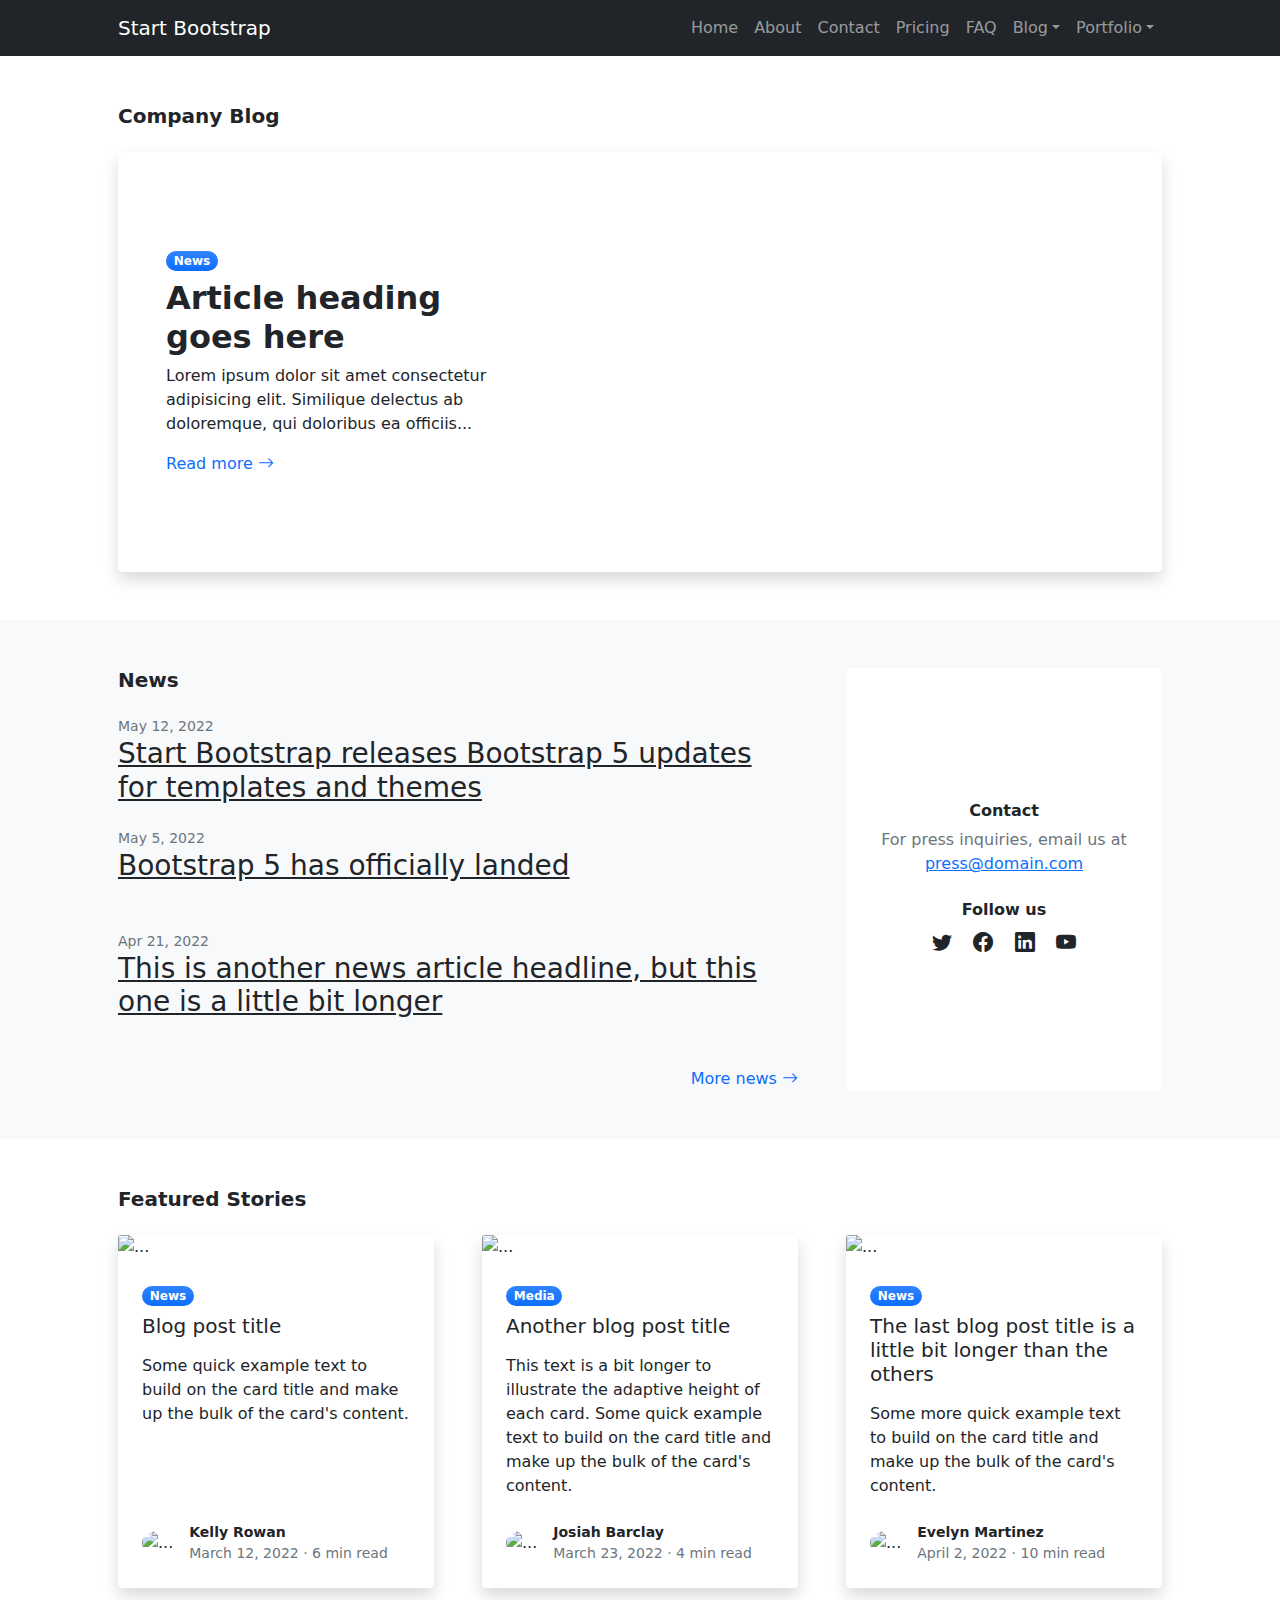
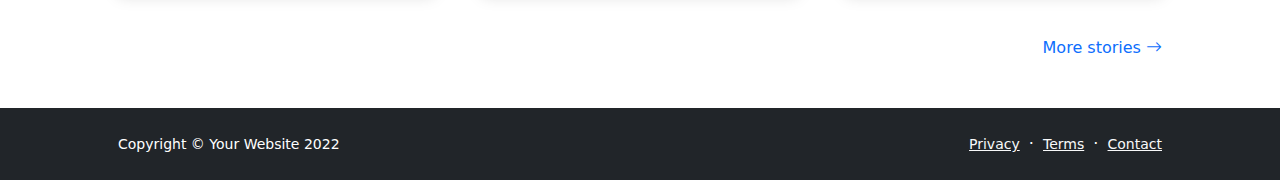
==== blog-home.html @ 12247fb9 "Add files via upload" ====
<!DOCTYPE html>
<html lang="en">
    <head>
        <meta charset="utf-8" />
        <meta name="viewport" content="width=device-width, initial-scale=1, shrink-to-fit=no" />
        <meta name="description" content="" />
        <meta name="author" content="" />
        <title>Modern Business - Start Bootstrap Template</title>
        <!-- Favicon-->
        <link rel="icon" type="image/x-icon" href="assets/favicon.ico" />
        <!-- Bootstrap icons-->
        <link href="https://cdn.jsdelivr.net/npm/bootstrap-icons@1.5.0/font/bootstrap-icons.css" rel="stylesheet" />
        <!-- Core theme CSS (includes Bootstrap)-->
        <link href="css/styles.css" rel="stylesheet" />
    </head>
    <body class="d-flex flex-column">
        <main class="flex-shrink-0">
            <!-- Navigation-->
            <nav class="navbar navbar-expand-lg navbar-dark bg-dark">
                <div class="container px-5">
                    <a class="navbar-brand" href="index.html">Start Bootstrap</a>
                    <button class="navbar-toggler" type="button" data-bs-toggle="collapse" data-bs-target="#navbarSupportedContent" aria-controls="navbarSupportedContent" aria-expanded="false" aria-label="Toggle navigation"><span class="navbar-toggler-icon"></span></button>
                    <div class="collapse navbar-collapse" id="navbarSupportedContent">
                        <ul class="navbar-nav ms-auto mb-2 mb-lg-0">
                            <li class="nav-item"><a class="nav-link" href="index.html">Home</a></li>
                            <li class="nav-item"><a class="nav-link" href="about.html">About</a></li>
                            <li class="nav-item"><a class="nav-link" href="contact.html">Contact</a></li>
                            <li class="nav-item"><a class="nav-link" href="pricing.html">Pricing</a></li>
                            <li class="nav-item"><a class="nav-link" href="faq.html">FAQ</a></li>
                            <li class="nav-item dropdown">
                                <a class="nav-link dropdown-toggle" id="navbarDropdownBlog" href="#" role="button" data-bs-toggle="dropdown" aria-expanded="false">Blog</a>
                                <ul class="dropdown-menu dropdown-menu-end" aria-labelledby="navbarDropdownBlog">
                                    <li><a class="dropdown-item" href="blog-home.html">Blog Home</a></li>
                                    <li><a class="dropdown-item" href="blog-post.html">Blog Post</a></li>
                                </ul>
                            </li>
                            <li class="nav-item dropdown">
                                <a class="nav-link dropdown-toggle" id="navbarDropdownPortfolio" href="#" role="button" data-bs-toggle="dropdown" aria-expanded="false">Portfolio</a>
                                <ul class="dropdown-menu dropdown-menu-end" aria-labelledby="navbarDropdownPortfolio">
                                    <li><a class="dropdown-item" href="portfolio-overview.html">Portfolio Overview</a></li>
                                    <li><a class="dropdown-item" href="portfolio-item.html">Portfolio Item</a></li>
                                </ul>
                            </li>
                        </ul>
                    </div>
                </div>
            </nav>
            <!-- Page Content-->
            <section class="py-5">
                <div class="container px-5">
                    <h1 class="fw-bolder fs-5 mb-4">Company Blog</h1>
                    <div class="card border-0 shadow rounded-3 overflow-hidden">
                        <div class="card-body p-0">
                            <div class="row gx-0">
                                <div class="col-lg-6 col-xl-5 py-lg-5">
                                    <div class="p-4 p-md-5">
                                        <div class="badge bg-primary bg-gradient rounded-pill mb-2">News</div>
                                        <div class="h2 fw-bolder">Article heading goes here</div>
                                        <p>Lorem ipsum dolor sit amet consectetur adipisicing elit. Similique delectus ab doloremque, qui doloribus ea officiis...</p>
                                        <a class="stretched-link text-decoration-none" href="#!">
                                            Read more
                                            <i class="bi bi-arrow-right"></i>
                                        </a>
                                    </div>
                                </div>
                                <div class="col-lg-6 col-xl-7"><div class="bg-featured-blog" style="background-image: url('https://dummyimage.com/700x350/343a40/6c757d')"></div></div>
                            </div>
                        </div>
                    </div>
                </div>
            </section>
            <section class="py-5 bg-light">
                <div class="container px-5">
                    <div class="row gx-5">
                        <div class="col-xl-8">
                            <h2 class="fw-bolder fs-5 mb-4">News</h2>
                            <!-- News item-->
                            <div class="mb-4">
                                <div class="small text-muted">May 12, 2022</div>
                                <a class="link-dark" href="#!"><h3>Start Bootstrap releases Bootstrap 5 updates for templates and themes</h3></a>
                            </div>
                            <!-- News item-->
                            <div class="mb-5">
                                <div class="small text-muted">May 5, 2022</div>
                                <a class="link-dark" href="#!"><h3>Bootstrap 5 has officially landed</h3></a>
                            </div>
                            <!-- News item-->
                            <div class="mb-5">
                                <div class="small text-muted">Apr 21, 2022</div>
                                <a class="link-dark" href="#!"><h3>This is another news article headline, but this one is a little bit longer</h3></a>
                            </div>
                            <div class="text-end mb-5 mb-xl-0">
                                <a class="text-decoration-none" href="#!">
                                    More news
                                    <i class="bi bi-arrow-right"></i>
                                </a>
                            </div>
                        </div>
                        <div class="col-xl-4">
                            <div class="card border-0 h-100">
                                <div class="card-body p-4">
                                    <div class="d-flex h-100 align-items-center justify-content-center">
                                        <div class="text-center">
                                            <div class="h6 fw-bolder">Contact</div>
                                            <p class="text-muted mb-4">
                                                For press inquiries, email us at
                                                <br />
                                                <a href="#!">press@domain.com</a>
                                            </p>
                                            <div class="h6 fw-bolder">Follow us</div>
                                            <a class="fs-5 px-2 link-dark" href="#!"><i class="bi-twitter"></i></a>
                                            <a class="fs-5 px-2 link-dark" href="#!"><i class="bi-facebook"></i></a>
                                            <a class="fs-5 px-2 link-dark" href="#!"><i class="bi-linkedin"></i></a>
                                            <a class="fs-5 px-2 link-dark" href="#!"><i class="bi-youtube"></i></a>
                                        </div>
                                    </div>
                                </div>
                            </div>
                        </div>
                    </div>
                </div>
            </section>
            <!-- Blog preview section-->
            <section class="py-5">
                <div class="container px-5">
                    <h2 class="fw-bolder fs-5 mb-4">Featured Stories</h2>
                    <div class="row gx-5">
                        <div class="col-lg-4 mb-5">
                            <div class="card h-100 shadow border-0">
                                <img class="card-img-top" src="https://dummyimage.com/600x350/ced4da/6c757d" alt="..." />
                                <div class="card-body p-4">
                                    <div class="badge bg-primary bg-gradient rounded-pill mb-2">News</div>
                                    <a class="text-decoration-none link-dark stretched-link" href="#!"><div class="h5 card-title mb-3">Blog post title</div></a>
                                    <p class="card-text mb-0">Some quick example text to build on the card title and make up the bulk of the card's content.</p>
                                </div>
                                <div class="card-footer p-4 pt-0 bg-transparent border-top-0">
                                    <div class="d-flex align-items-end justify-content-between">
                                        <div class="d-flex align-items-center">
                                            <img class="rounded-circle me-3" src="https://dummyimage.com/40x40/ced4da/6c757d" alt="..." />
                                            <div class="small">
                                                <div class="fw-bold">Kelly Rowan</div>
                                                <div class="text-muted">March 12, 2022 &middot; 6 min read</div>
                                            </div>
                                        </div>
                                    </div>
                                </div>
                            </div>
                        </div>
                        <div class="col-lg-4 mb-5">
                            <div class="card h-100 shadow border-0">
                                <img class="card-img-top" src="https://dummyimage.com/600x350/adb5bd/495057" alt="..." />
                                <div class="card-body p-4">
                                    <div class="badge bg-primary bg-gradient rounded-pill mb-2">Media</div>
                                    <a class="text-decoration-none link-dark stretched-link" href="#!"><div class="h5 card-title mb-3">Another blog post title</div></a>
                                    <p class="card-text mb-0">This text is a bit longer to illustrate the adaptive height of each card. Some quick example text to build on the card title and make up the bulk of the card's content.</p>
                                </div>
                                <div class="card-footer p-4 pt-0 bg-transparent border-top-0">
                                    <div class="d-flex align-items-end justify-content-between">
                                        <div class="d-flex align-items-center">
                                            <img class="rounded-circle me-3" src="https://dummyimage.com/40x40/ced4da/6c757d" alt="..." />
                                            <div class="small">
                                                <div class="fw-bold">Josiah Barclay</div>
                                                <div class="text-muted">March 23, 2022 &middot; 4 min read</div>
                                            </div>
                                        </div>
                                    </div>
                                </div>
                            </div>
                        </div>
                        <div class="col-lg-4 mb-5">
                            <div class="card h-100 shadow border-0">
                                <img class="card-img-top" src="https://dummyimage.com/600x350/6c757d/343a40" alt="..." />
                                <div class="card-body p-4">
                                    <div class="badge bg-primary bg-gradient rounded-pill mb-2">News</div>
                                    <a class="text-decoration-none link-dark stretched-link" href="#!"><div class="h5 card-title mb-3">The last blog post title is a little bit longer than the others</div></a>
                                    <p class="card-text mb-0">Some more quick example text to build on the card title and make up the bulk of the card's content.</p>
                                </div>
                                <div class="card-footer p-4 pt-0 bg-transparent border-top-0">
                                    <div class="d-flex align-items-end justify-content-between">
                                        <div class="d-flex align-items-center">
                                            <img class="rounded-circle me-3" src="https://dummyimage.com/40x40/ced4da/6c757d" alt="..." />
                                            <div class="small">
                                                <div class="fw-bold">Evelyn Martinez</div>
                                                <div class="text-muted">April 2, 2022 &middot; 10 min read</div>
                                            </div>
                                        </div>
                                    </div>
                                </div>
                            </div>
                        </div>
                    </div>
                    <div class="text-end mb-5 mb-xl-0">
                        <a class="text-decoration-none" href="#!">
                            More stories
                            <i class="bi bi-arrow-right"></i>
                        </a>
                    </div>
                </div>
            </section>
        </main>
        <!-- Footer-->
        <footer class="bg-dark py-4 mt-auto">
            <div class="container px-5">
                <div class="row align-items-center justify-content-between flex-column flex-sm-row">
                    <div class="col-auto"><div class="small m-0 text-white">Copyright &copy; Your Website 2022</div></div>
                    <div class="col-auto">
                        <a class="link-light small" href="#!">Privacy</a>
                        <span class="text-white mx-1">&middot;</span>
                        <a class="link-light small" href="#!">Terms</a>
                        <span class="text-white mx-1">&middot;</span>
                        <a class="link-light small" href="#!">Contact</a>
                    </div>
                </div>
            </div>
        </footer>
        <!-- Bootstrap core JS-->
        <script src="https://cdn.jsdelivr.net/npm/bootstrap@5.1.3/dist/js/bootstrap.bundle.min.js"></script>
        <!-- Core theme JS-->
        <script src="js/scripts.js"></script>
    </body>
</html>
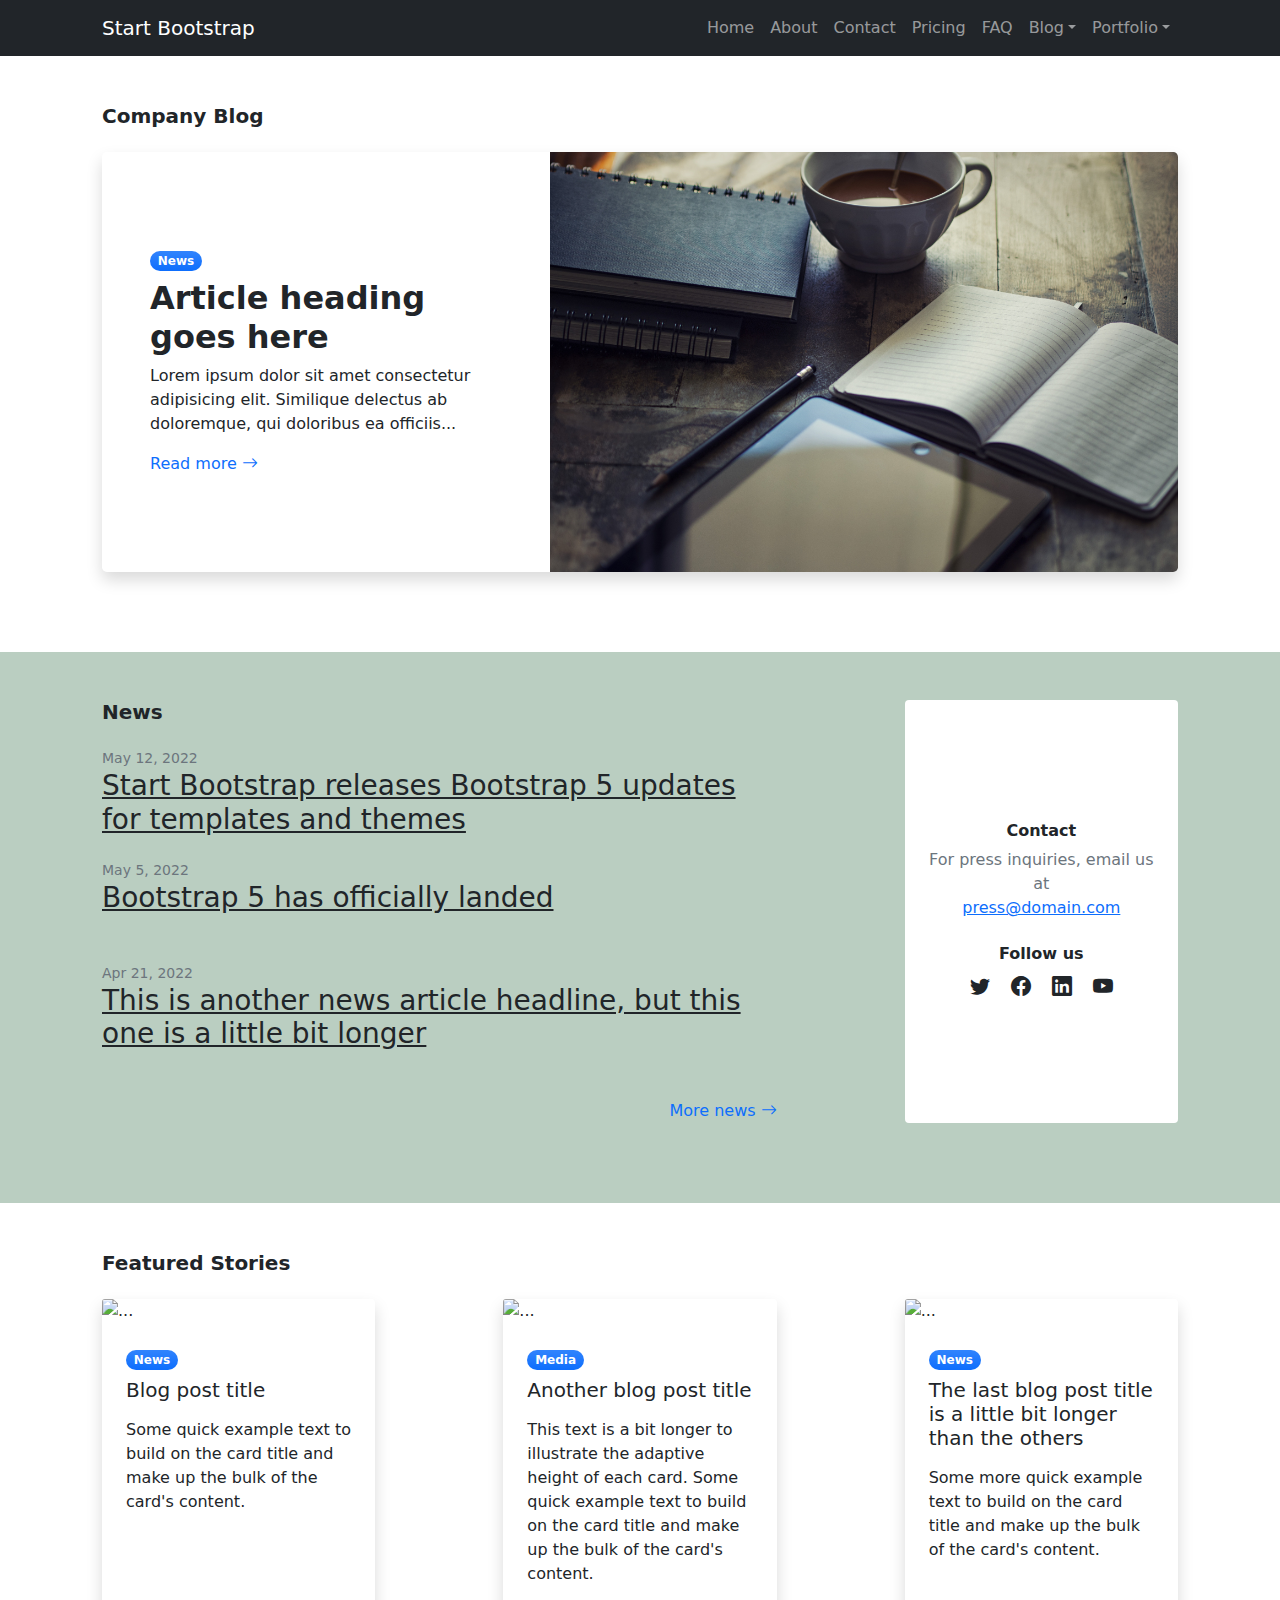
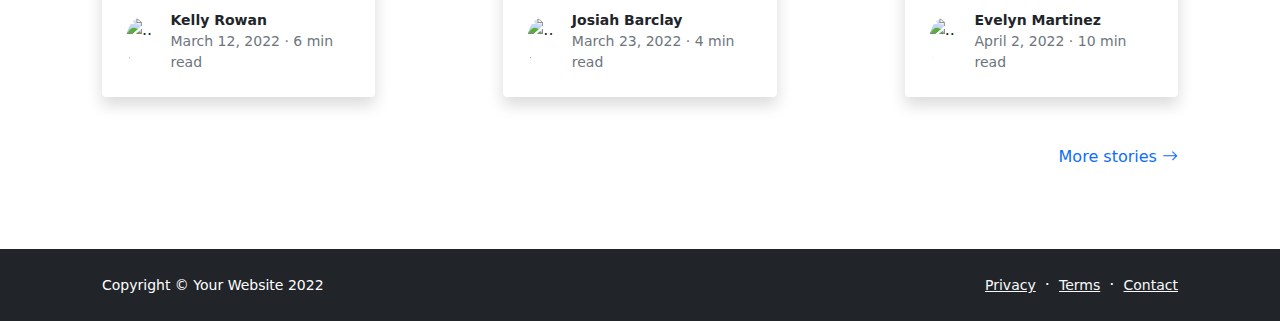
==== commit 9c53f22b: "banner" ====
--- a/blog-home.html
+++ b/blog-home.html
@@ -63,7 +63,7 @@
                                         </a>
                                     </div>
                                 </div>
-                                <div class="col-lg-6 col-xl-7"><div class="bg-featured-blog" style="background-image: url('https://dummyimage.com/700x350/343a40/6c757d')"></div></div>
+                                <div class="col-lg-6 col-xl-7"><div class="bg-featured-blog" style="background-image: url('assets/blogwriting_banner.jpg')"></div></div>
                             </div>
                         </div>
                     </div>
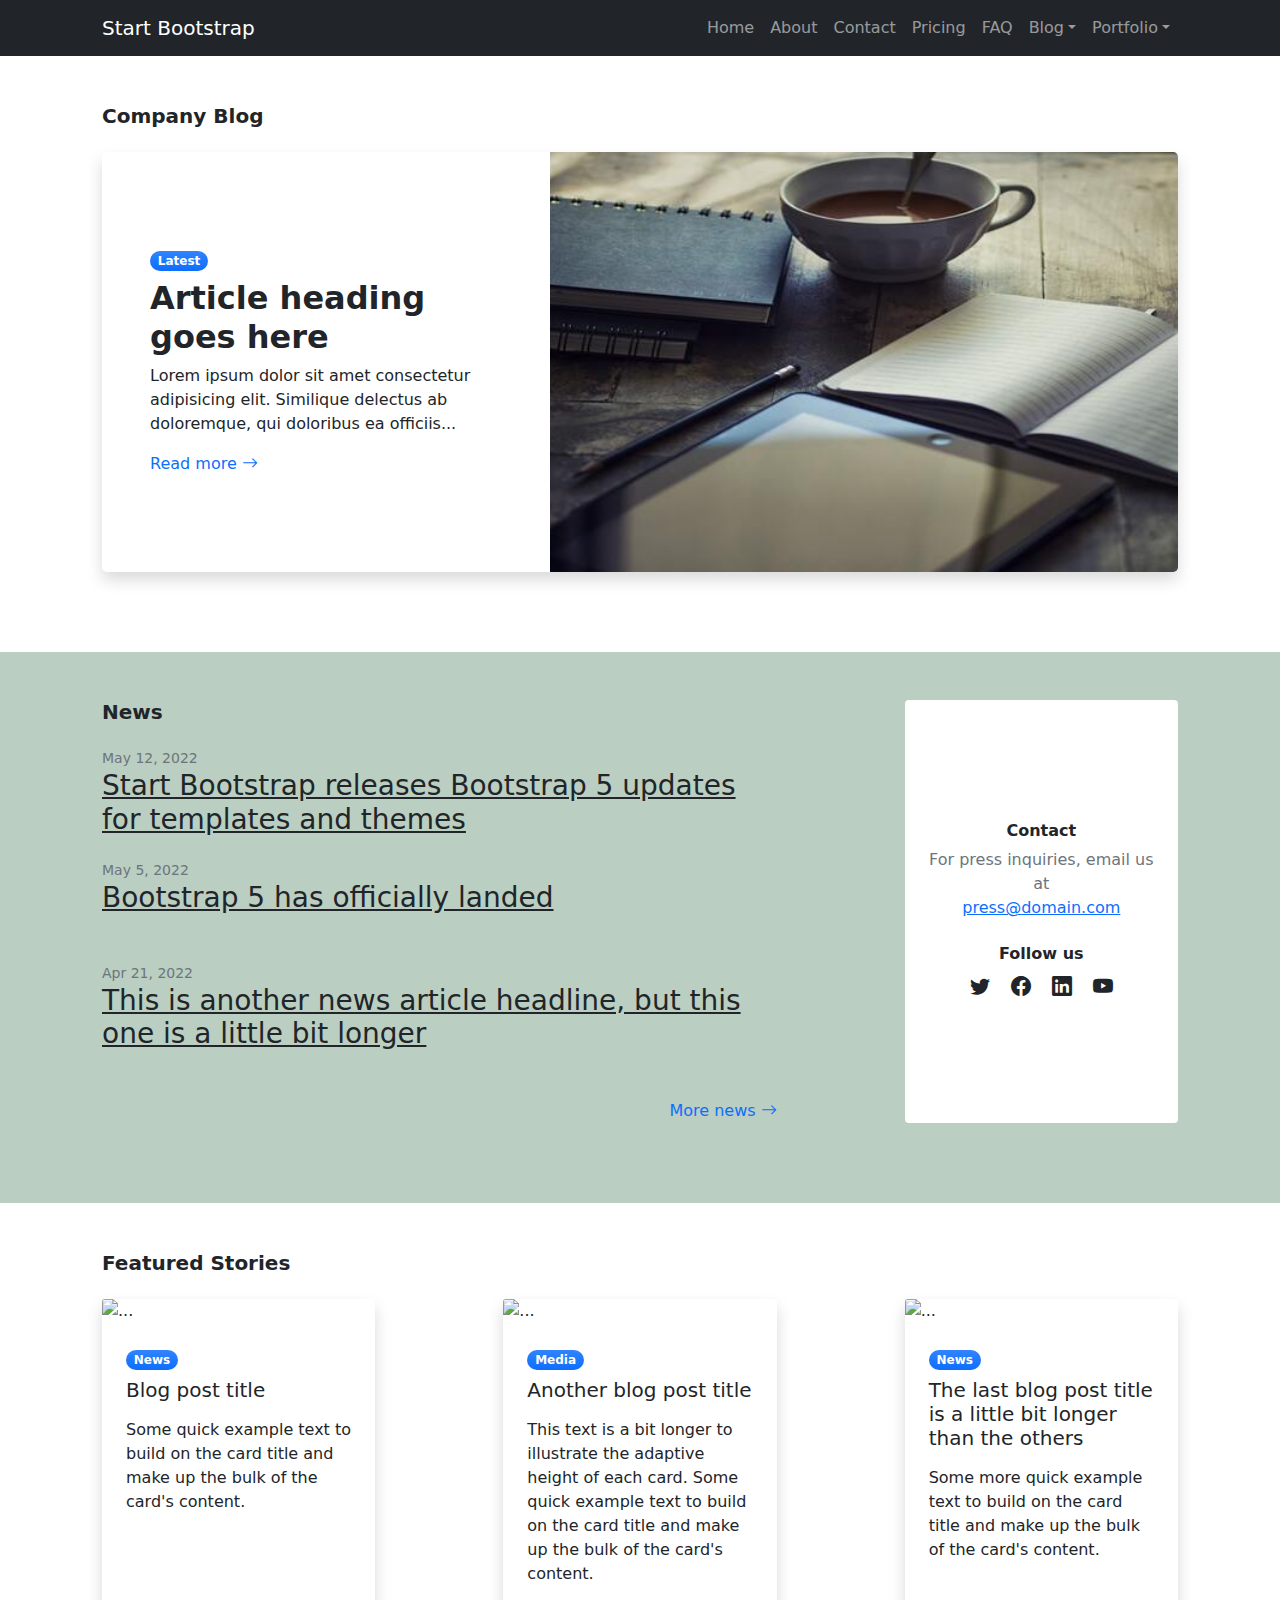
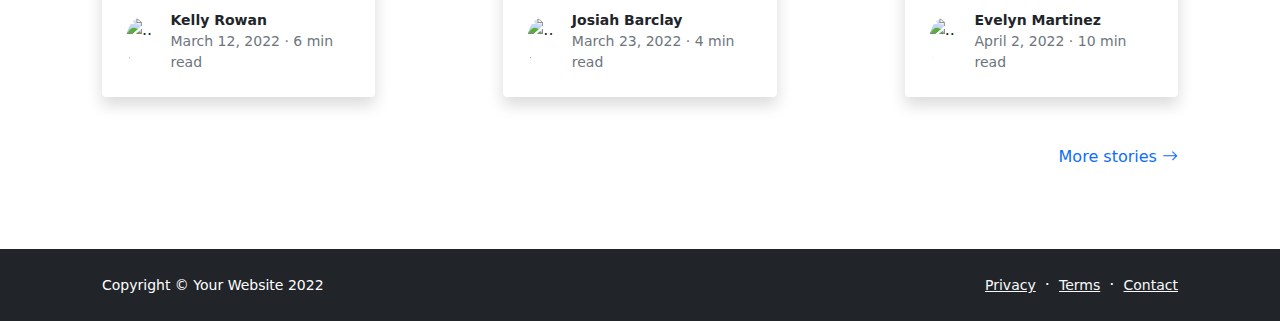
==== commit cc0afab9: "banner" ====
--- a/blog-home.html
+++ b/blog-home.html
@@ -54,7 +54,7 @@
                             <div class="row gx-0">
                                 <div class="col-lg-6 col-xl-5 py-lg-5">
                                     <div class="p-4 p-md-5">
-                                        <div class="badge bg-primary bg-gradient rounded-pill mb-2">News</div>
+                                        <div class="badge bg-primary bg-gradient rounded-pill mb-2">Latest</div>
                                         <div class="h2 fw-bolder">Article heading goes here</div>
                                         <p>Lorem ipsum dolor sit amet consectetur adipisicing elit. Similique delectus ab doloremque, qui doloribus ea officiis...</p>
                                         <a class="stretched-link text-decoration-none" href="#!">
@@ -63,7 +63,7 @@
                                         </a>
                                     </div>
                                 </div>
-                                <div class="col-lg-6 col-xl-7"><div class="bg-featured-blog" style="background-image: url('assets/blogwriting_banner.jpg')"></div></div>
+                                <div class="col-lg-6 col-xl-7"><div class="bg-featured-blog" style="background-image: url('assets/blogwriting_banner_700x350.jpg')"></div></div>
                             </div>
                         </div>
                     </div>
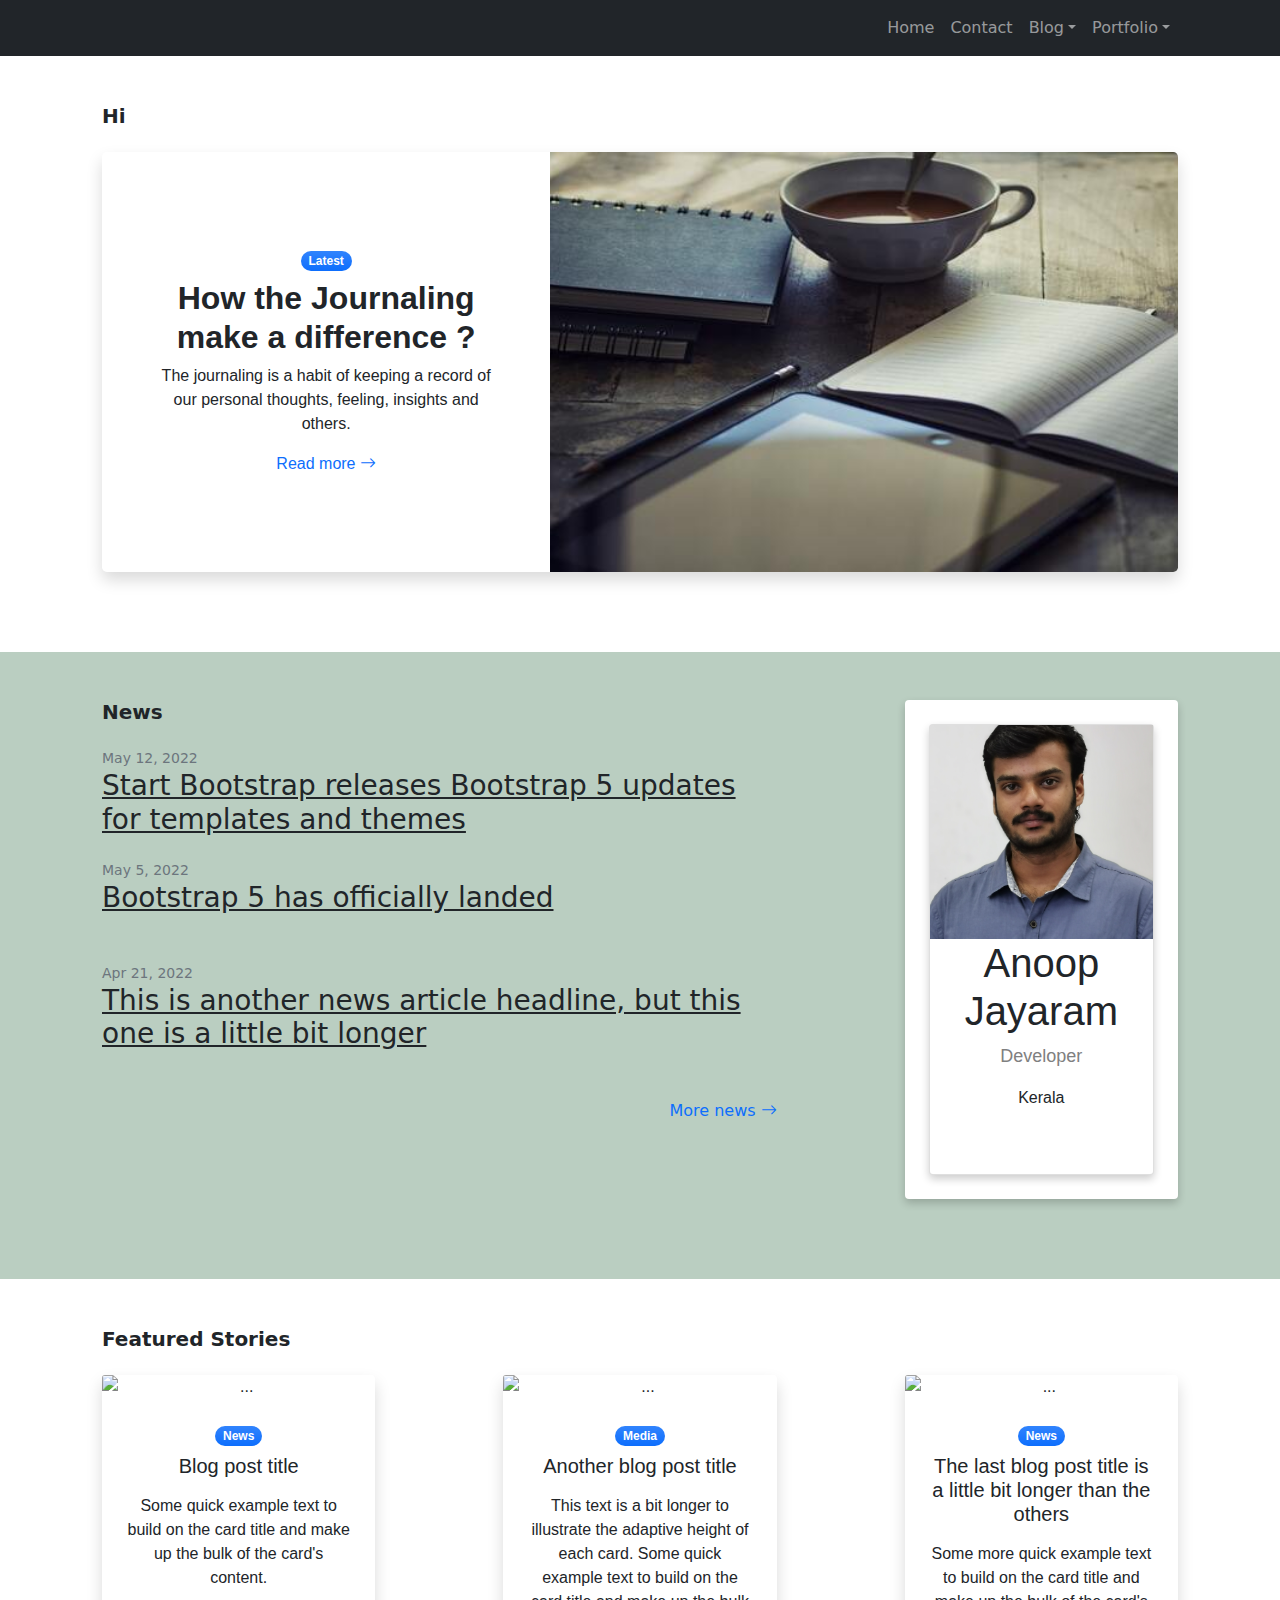
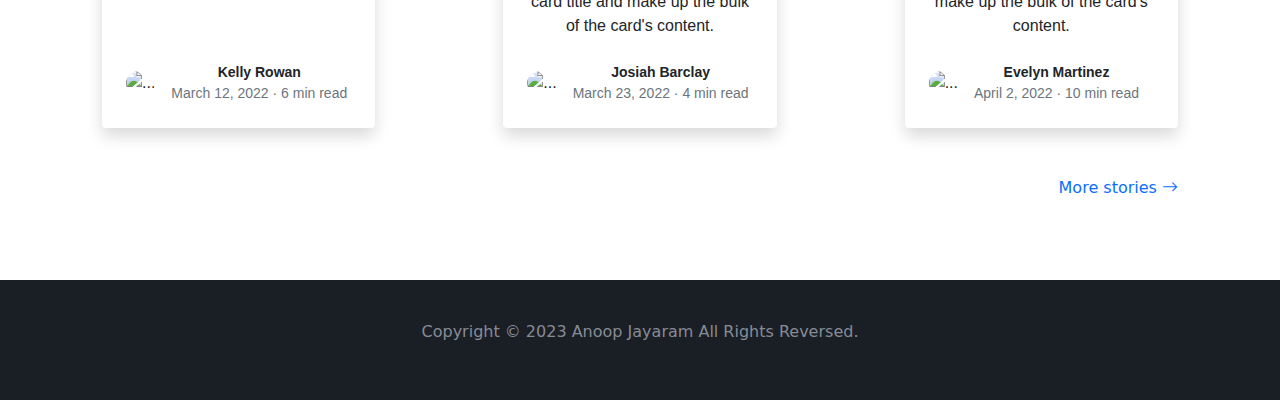
==== commit 3d0408a9: "as" ====
--- a/blog-home.html
+++ b/blog-home.html
@@ -5,7 +5,7 @@
         <meta name="viewport" content="width=device-width, initial-scale=1, shrink-to-fit=no" />
         <meta name="description" content="" />
         <meta name="author" content="" />
-        <title>Modern Business - Start Bootstrap Template</title>
+        <title>Blog Post</title>
         <!-- Favicon-->
         <link rel="icon" type="image/x-icon" href="assets/favicon.ico" />
         <!-- Bootstrap icons-->
@@ -18,15 +18,12 @@
             <!-- Navigation-->
             <nav class="navbar navbar-expand-lg navbar-dark bg-dark">
                 <div class="container px-5">
-                    <a class="navbar-brand" href="index.html">Start Bootstrap</a>
+                    <!-- <a class="navbar-brand" href="index.html">Start Bootstrap</a> -->
                     <button class="navbar-toggler" type="button" data-bs-toggle="collapse" data-bs-target="#navbarSupportedContent" aria-controls="navbarSupportedContent" aria-expanded="false" aria-label="Toggle navigation"><span class="navbar-toggler-icon"></span></button>
                     <div class="collapse navbar-collapse" id="navbarSupportedContent">
                         <ul class="navbar-nav ms-auto mb-2 mb-lg-0">
                             <li class="nav-item"><a class="nav-link" href="index.html">Home</a></li>
-                            <li class="nav-item"><a class="nav-link" href="about.html">About</a></li>
                             <li class="nav-item"><a class="nav-link" href="contact.html">Contact</a></li>
-                            <li class="nav-item"><a class="nav-link" href="pricing.html">Pricing</a></li>
-                            <li class="nav-item"><a class="nav-link" href="faq.html">FAQ</a></li>
                             <li class="nav-item dropdown">
                                 <a class="nav-link dropdown-toggle" id="navbarDropdownBlog" href="#" role="button" data-bs-toggle="dropdown" aria-expanded="false">Blog</a>
                                 <ul class="dropdown-menu dropdown-menu-end" aria-labelledby="navbarDropdownBlog">
@@ -48,15 +45,15 @@
             <!-- Page Content-->
             <section class="py-5">
                 <div class="container px-5">
-                    <h1 class="fw-bolder fs-5 mb-4">Company Blog</h1>
+                    <h1 class="fw-bolder fs-5 mb-4">Hi</h1>
                     <div class="card border-0 shadow rounded-3 overflow-hidden">
                         <div class="card-body p-0">
                             <div class="row gx-0">
                                 <div class="col-lg-6 col-xl-5 py-lg-5">
                                     <div class="p-4 p-md-5">
                                         <div class="badge bg-primary bg-gradient rounded-pill mb-2">Latest</div>
-                                        <div class="h2 fw-bolder">Article heading goes here</div>
-                                        <p>Lorem ipsum dolor sit amet consectetur adipisicing elit. Similique delectus ab doloremque, qui doloribus ea officiis...</p>
+                                        <div class="h2 fw-bolder">How the Journaling make a difference ?</div>
+                                        <p>The journaling is a habit of keeping a record of our personal thoughts, feeling, insights and others.</p>
                                         <a class="stretched-link text-decoration-none" href="#!">
                                             Read more
                                             <i class="bi bi-arrow-right"></i>
@@ -101,17 +98,20 @@
                                 <div class="card-body p-4">
                                     <div class="d-flex h-100 align-items-center justify-content-center">
                                         <div class="text-center">
-                                            <div class="h6 fw-bolder">Contact</div>
-                                            <p class="text-muted mb-4">
-                                                For press inquiries, email us at
-                                                <br />
-                                                <a href="#!">press@domain.com</a>
-                                            </p>
-                                            <div class="h6 fw-bolder">Follow us</div>
-                                            <a class="fs-5 px-2 link-dark" href="#!"><i class="bi-twitter"></i></a>
-                                            <a class="fs-5 px-2 link-dark" href="#!"><i class="bi-facebook"></i></a>
-                                            <a class="fs-5 px-2 link-dark" href="#!"><i class="bi-linkedin"></i></a>
-                                            <a class="fs-5 px-2 link-dark" href="#!"><i class="bi-youtube"></i></a>
+                                        
+                                            <div class="card">
+                                            <img src="/assets/profile.jpg" alt="John" style="width:100%">
+                                            <h1>Anoop Jayaram</h1>
+                                            <p class="title">Developer</p>
+                                            <p>Kerala</p>
+                                            <div style="margin: 24px 0;">
+                                                <a href="#"><i class="fa fa-dribbble"></i></a> 
+                                                <a href="#"><i class="fa fa-twitter"></i></a>  
+                                                <a href="#"><i class="fa fa-linkedin"></i></a>  
+                                                <a href="#"><i class="fa fa-facebook"></i></a> 
+                                            </div>
+                                            <!-- <p><button23>Contact</button2></p> -->
+                                            </div>
                                         </div>
                                     </div>
                                 </div>
@@ -198,21 +198,11 @@
                 </div>
             </section>
         </main>
-        <!-- Footer-->
-        <footer class="bg-dark py-4 mt-auto">
-            <div class="container px-5">
-                <div class="row align-items-center justify-content-between flex-column flex-sm-row">
-                    <div class="col-auto"><div class="small m-0 text-white">Copyright &copy; Your Website 2022</div></div>
-                    <div class="col-auto">
-                        <a class="link-light small" href="#!">Privacy</a>
-                        <span class="text-white mx-1">&middot;</span>
-                        <a class="link-light small" href="#!">Terms</a>
-                        <span class="text-white mx-1">&middot;</span>
-                        <a class="link-light small" href="#!">Contact</a>
-                    </div>
-                </div>
-            </div>
-        </footer>
+       <!-- =============== 1.9 Footer Area Start ====================-->
+       <footer>
+        <p>Copyright &copy; 2023 Anoop Jayaram   All Rights Reversed.</p>
+    </footer>
+  <!-- end footer -->
         <!-- Bootstrap core JS-->
         <script src="https://cdn.jsdelivr.net/npm/bootstrap@5.1.3/dist/js/bootstrap.bundle.min.js"></script>
         <!-- Core theme JS-->
